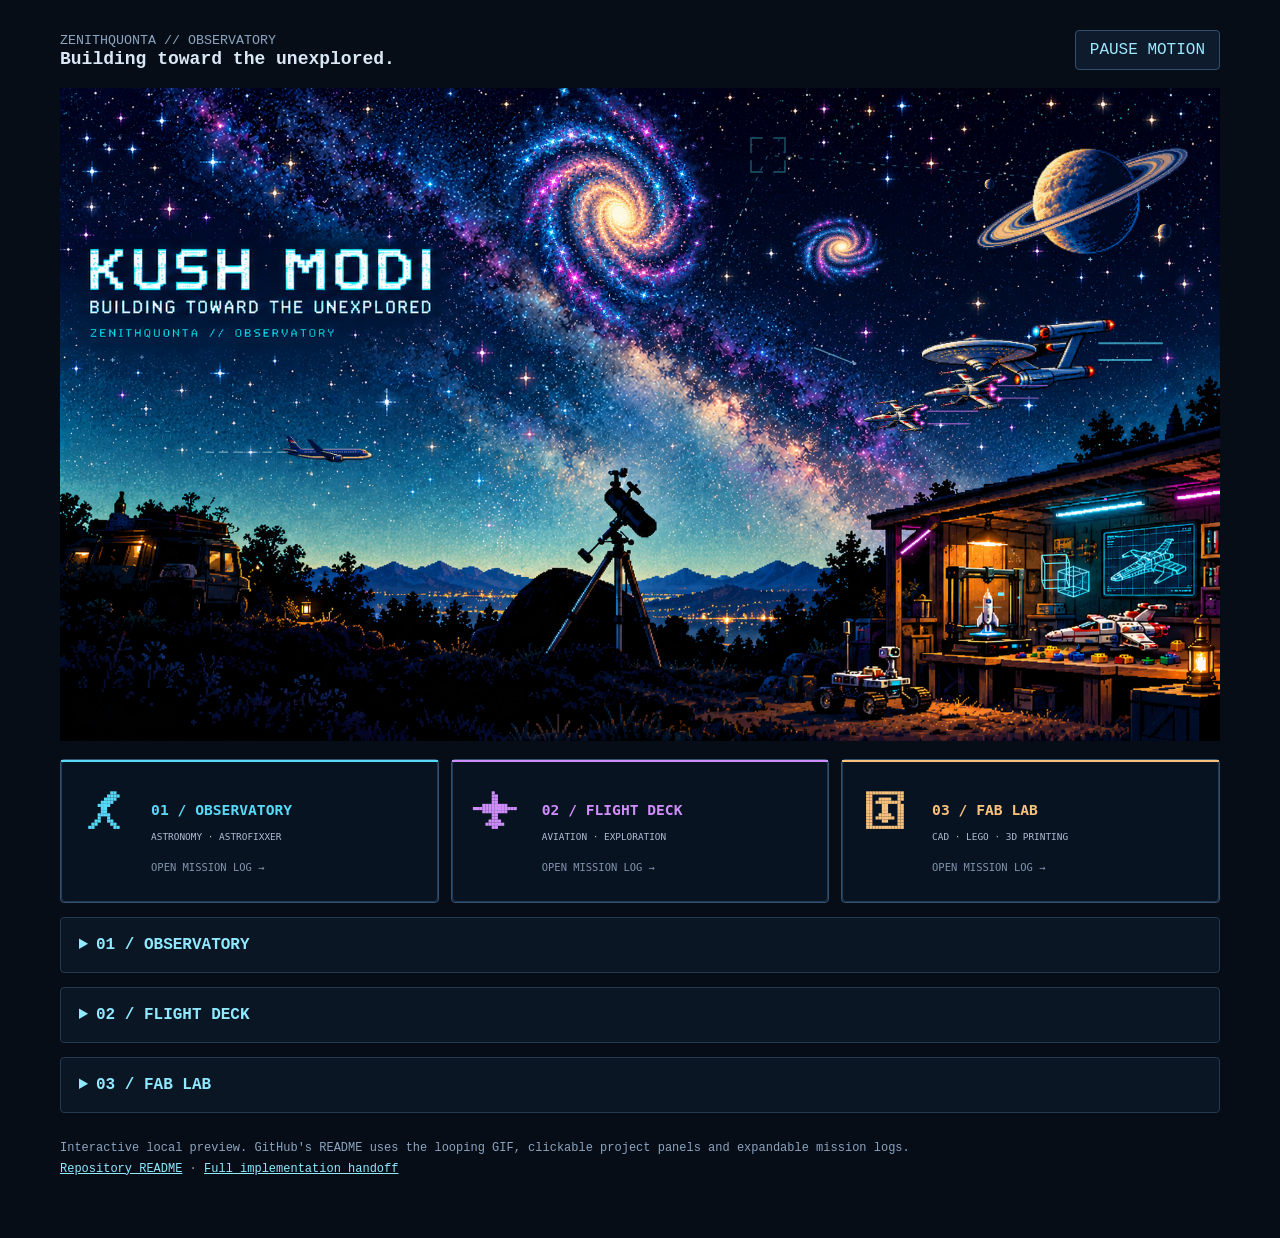
==== preview.html @ 4f1eaed8 "Add supplied builders, gate, tests and verified cards/preview Supplied scripts: build_cards, build_p" ====
<!doctype html><html lang="en"><head><meta charset="utf-8"><meta name="viewport" content="width=device-width,initial-scale=1"><title>Kush Modi — Observatory preview</title><style>body{margin:0;background:#060d17;color:#dae7f5;font-family:ui-monospace,monospace}main{max-width:1160px;margin:auto;padding:30px 20px}header{display:flex;align-items:center;justify-content:space-between;gap:12px;margin-bottom:18px}h1{font-size:18px;margin:0}small{color:#8ca4bf}button,a.panel{background:#0d1b2c;border:1px solid #31516f;color:#9ce9ff;border-radius:4px;padding:10px 14px;font:inherit;cursor:pointer}button:focus-visible,a:focus-visible{outline:2px solid #fe7cdc;outline-offset:4px}.scene{position:relative}.scene svg{width:100%;height:auto;display:block}.hotspot{position:absolute;background:transparent;border:1px dashed transparent;color:transparent;border-radius:3px;font-size:0}.hotspot:hover,.hotspot:focus-visible{border-color:#79e8ff;background:#4cdeff12}.telescope{left:40%;top:56%;width:14%;height:31%}.workshop{left:70%;top:57%;width:29%;height:40%}.planet{left:82%;top:4%;width:16%;height:23%}.panels{display:grid;grid-template-columns:repeat(3,1fr);gap:12px;margin-top:18px}.panel img{width:100%;display:block}.panel{padding:0!important}details{background:#0b1625;border:1px solid #233950;border-radius:4px;margin-top:14px;padding:18px}summary{cursor:pointer;color:#8fe9ff;font-weight:700}details p{line-height:1.8;color:#b6c8df}details a,footer a{color:#8fe9ff}footer{margin:25px 0;color:#8ca4bf;font-size:12px;line-height:1.7}@media(max-width:650px){main{padding:18px 10px}header{align-items:flex-start}h1{font-size:14px}.panels{grid-template-columns:1fr}button{font-size:11px}}</style></head><body><main><header><div><small>ZENITHQUONTA // OBSERVATORY</small><h1>Building toward the unexplored.</h1></div><button id="motion" type="button" aria-pressed="false">PAUSE MOTION</button></header><div class="scene"><svg xmlns="http://www.w3.org/2000/svg" xmlns:xlink="http://www.w3.org/1999/xlink" width="1672" height="941" viewBox="0 0 1672 941" role="img" aria-labelledby="title desc"><title id="title">Kush Modi — building toward the unexplored</title><desc id="desc">Pixel observatory based on Kush's telescope photograph. Rotating galaxies, planetary moons, exploration spacecraft, an airplane and a working maker workshop.</desc><defs><clipPath id="fleet-zone"><rect x="574" y="0" width="1098" height="510"/></clipPath><image id="atlas" width="1536" height="1024" xlink:href="[data-uri]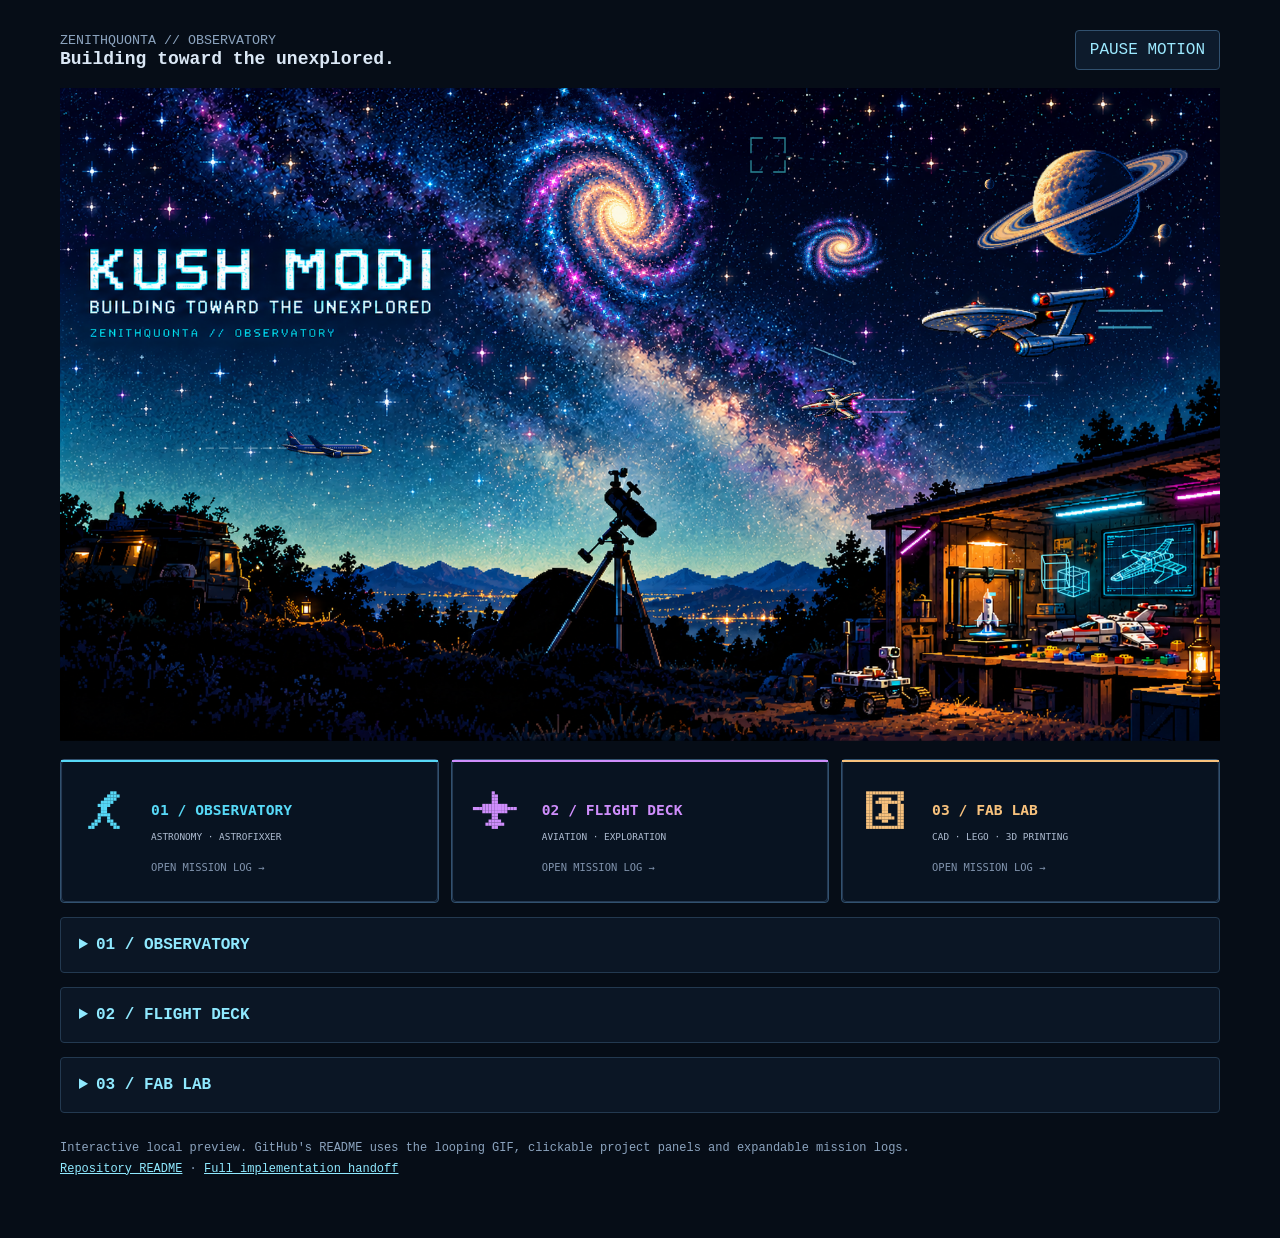
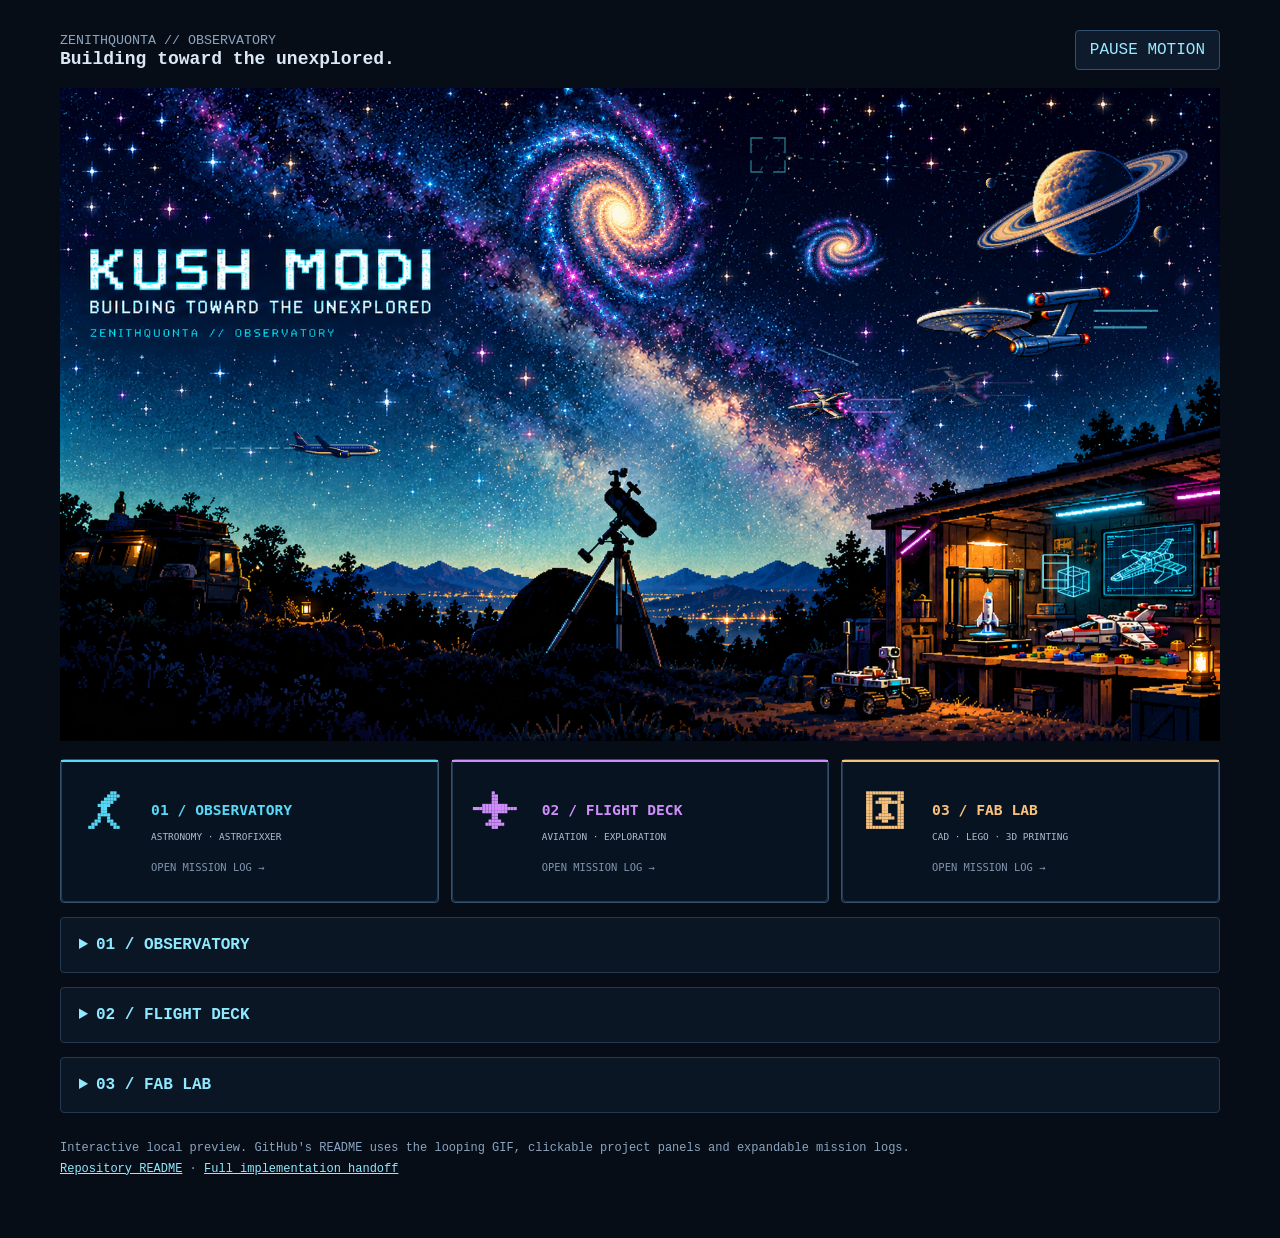
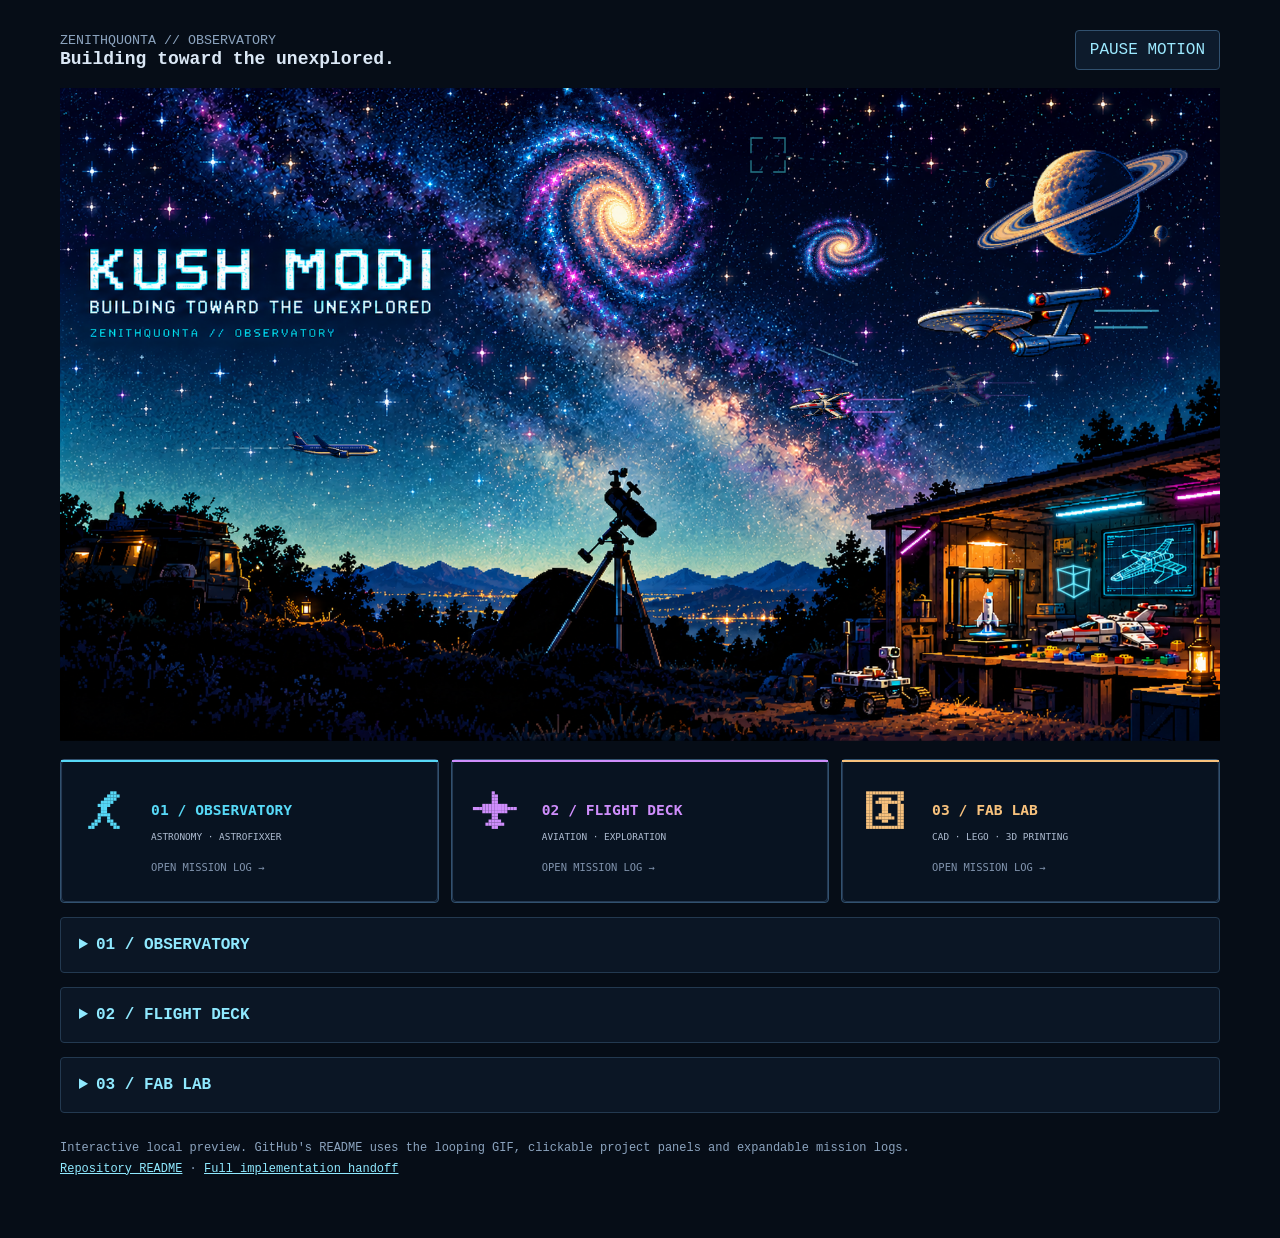
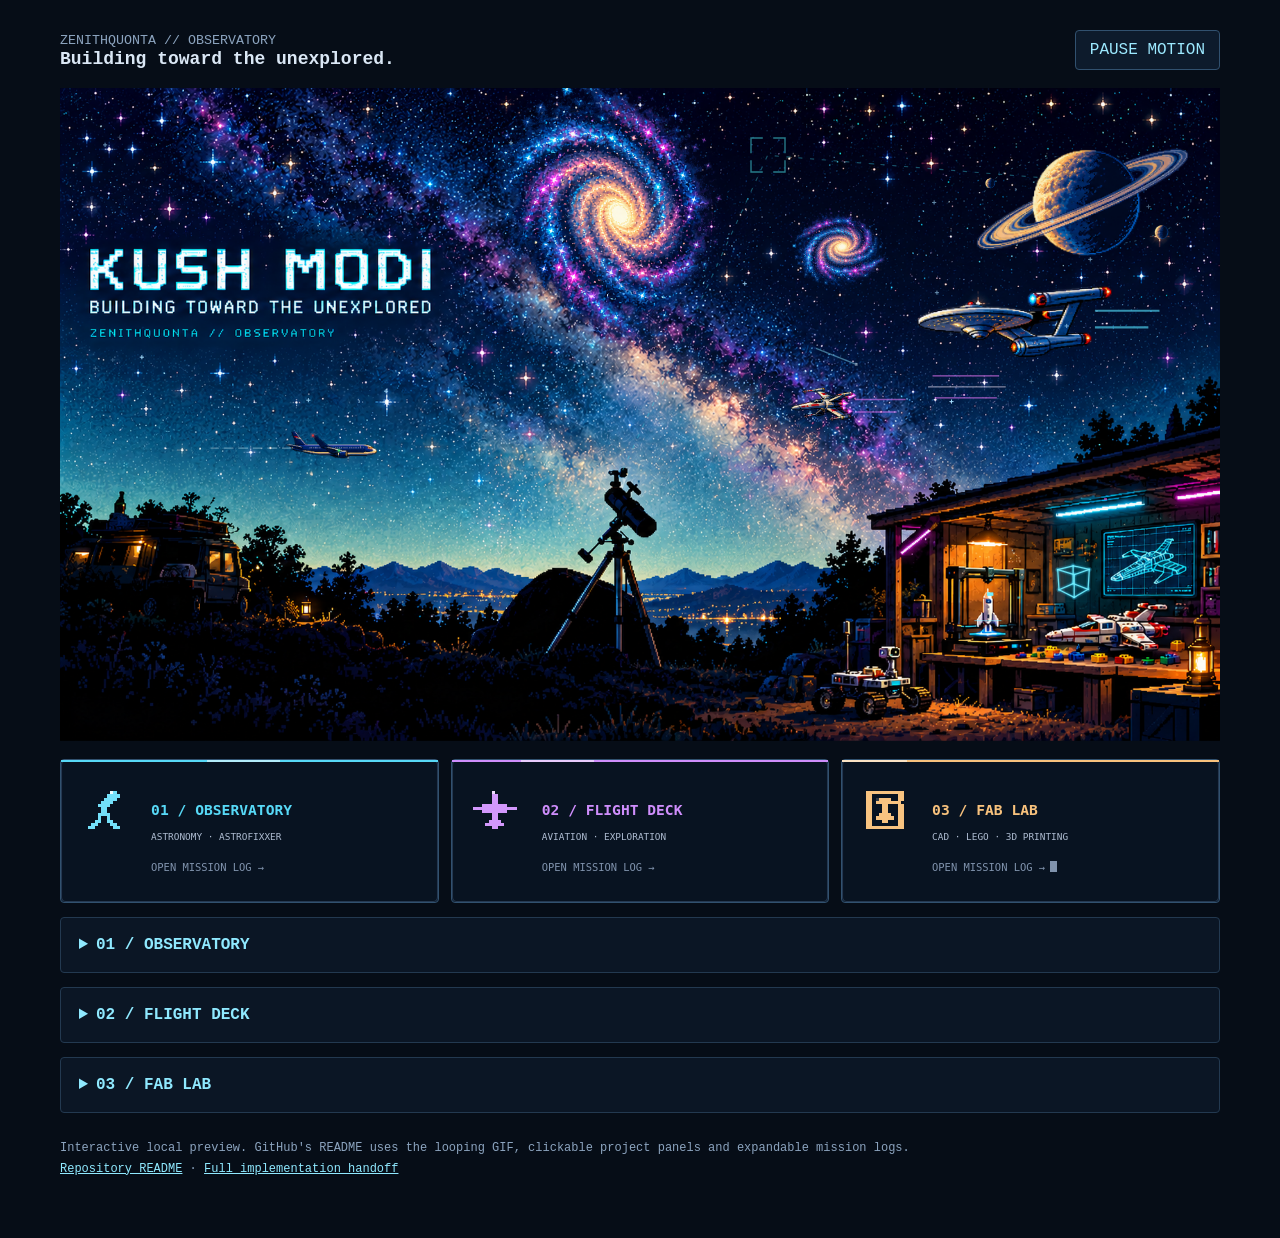
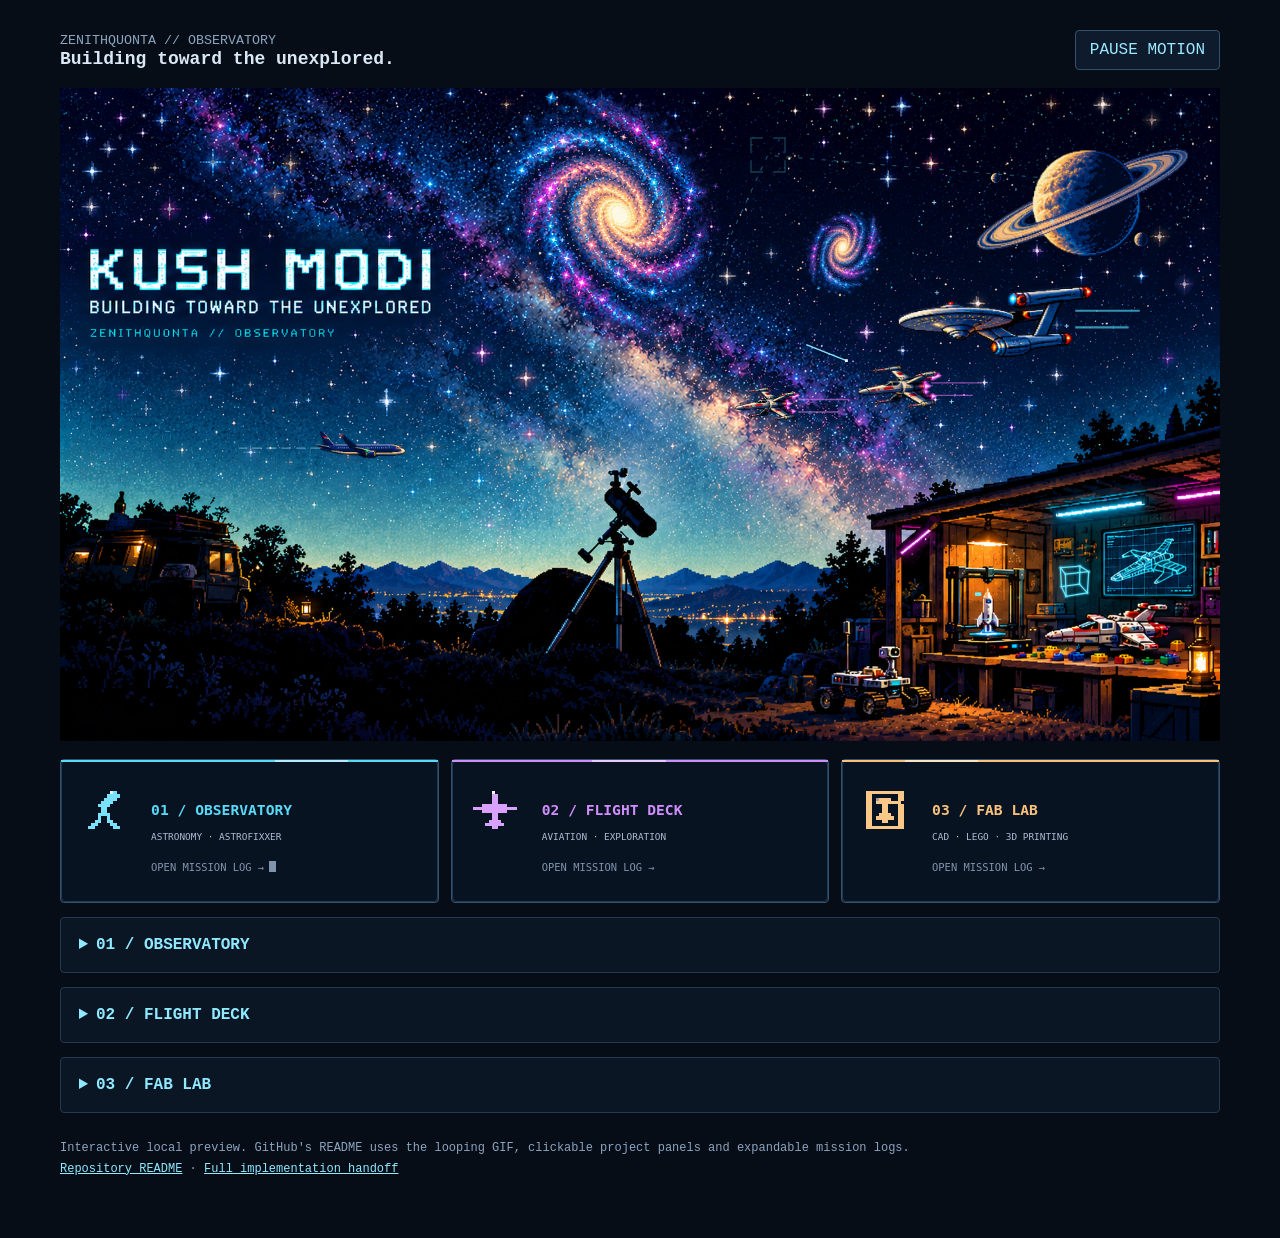
